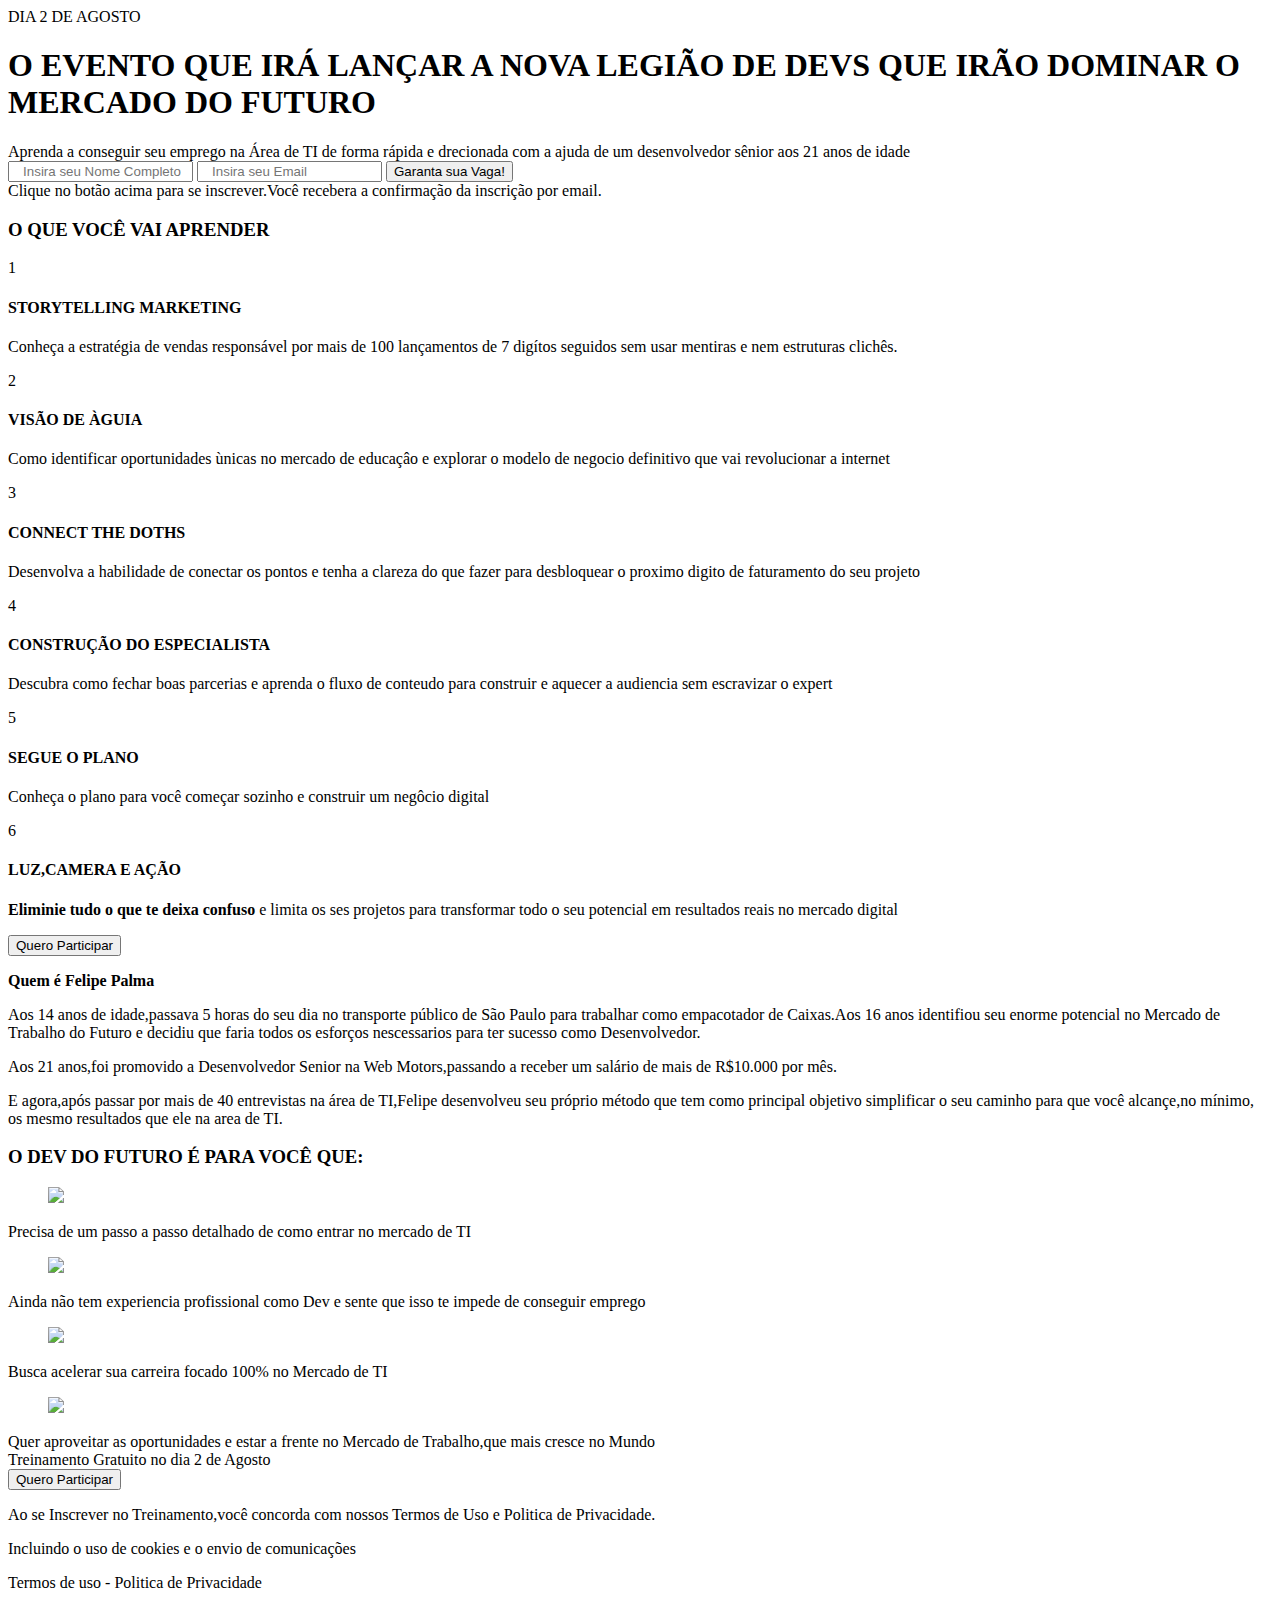
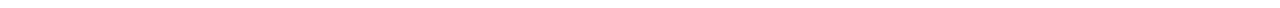
==== index.html @ 7e563503 "Add files via upload" ====
<!DOCTYPE html>
<html lang="en">

<head>
    <meta charset="UTF-8">
    <meta http-equiv="X-UA-Compatible" content="IE=edge">
    <meta name="viewport" content="width=device-width, initial-scale=1.0">
    <title>De Zero ao Dev</title>
    <link rel="stylesheet" href="./css/bootstrap/bootstrap-5.0.2-dist/css/bootstrap.min.css">
    <link rel="stylesheet" href="./css/bootstrap/bootstrap-5.0.2-dist/css/bootstrap-reboot.min.css">

    <link rel="stylesheet" href="./css/bootstrap/bootstrap-5.0.2-dist/css/bootstrap-grid.min.css">

    <link rel="stylesheet" href="./css/inicio.css">

    <link rel="sortcut icon" href="./imgs/logo.png" type="image/x-icon" />

    <script src="http://ajax.googleapis.com/ajax/libs/jquery/2.0.0/jquery.min.js"> </script>

    <script type="text/javascript" src="./js/index.js"></script>

    <script src="./gratificacao.html"></script>


</head>

<body>
    <section id="main-banner">
        <div id="background-banner">
            <div class="inner">
                <div class="menu-center">
                    <div class="row">
                        <div class="col-12 col-md-12 col-lg-6 col-xl-6 col-xxl-6">
                            <div>
                                <div class="data">
                                    <span>DIA 2 DE AGOSTO</span>
                                </div>
                                <h1>O EVENTO QUE IRÁ LANÇAR A NOVA LEGIÃO DE DEVS QUE IRÃO DOMINAR O MERCADO DO
                                    FUTURO</h1>

                                <span>Aprenda a conseguir seu emprego na Área de TI de forma rápida e drecionada com
                                    a
                                    ajuda
                                    de
                                    um
                                    desenvolvedor sênior aos 21 anos de idade
                                </span>
                                <div class="campos">
                                    <form action="./gratificacao.html">
                                        <input type="name" id="name" required name="name" value=""
                                            placeholder="   Insira seu Nome Completo">

                                        <input type="email" id="email" required name="email" value=""
                                            placeholder="   Insira seu Email">

                                        <button class="botao" type="submit">Garanta sua Vaga!</button>
                                    </form>
                                </div>
                                <div>
                                    <span>Clique no botão acima para se inscrever.Você recebera a confirmação da
                                        inscrição
                                        por
                                        email.</span>

                                </div>


                            </div>
                        </div>
                    </div>

                </div>


    </section>

    <section id="main-conteudos">
        <div class="inner">
            <div class="conteudos">
                <h3>O QUE VOCÊ VAI APRENDER</h3>
                <div class="info-aprendizado">
                    <div class="row g-2">
                        <div class="col-12 col-sm-12 col-md-6 ">
                            <div class="numero">1</div>
                            <h4>STORYTELLING MARKETING</h4>
                            <div class="conteudo">
                                <p> Conheça a estratégia de vendas responsável por mais de 100
                                    lançamentos de
                                    7
                                    digítos seguidos sem usar mentiras e nem estruturas
                                    clichês.
                                </p>
                            </div>
                        </div>
                        <div class="col-12 col-sm-12 col-md-6 ">
                            <div class="numero">2</div>
                            <h4>VISÃO DE ÀGUIA</h4>
                            <div class="conteudo">
                                <p> Como identificar oportunidades ùnicas no mercado de educaçâo e
                                    explorar o
                                    modelo de negocio definitivo que vai revolucionar a internet
                                </p>
                            </div>
                        </div>
                    </div>

                    <div class="row g-2">
                        <div class="col-12 col-sm-12 col-md-6">
                            <div class="numero">3</div>
                            <h4>CONNECT THE DOTHS</h4>
                            <div class="conteudo">
                                <p>Desenvolva a habilidade de conectar os pontos e tenha a clareza do
                                    que
                                    fazer
                                    para
                                    desbloquear
                                    o proximo digito de faturamento do seu projeto
                                </p>
                            </div>
                        </div>
                        <div class="col-12 col-sm-12 col-md-6 ">
                            <div class="numero">4</div>
                            <h4>CONSTRUÇÃO DO ESPECIALISTA</h4>
                            <div class="conteudo">
                                <p> Descubra como fechar boas parcerias e aprenda o fluxo de conteudo
                                    para
                                    construir
                                    e aquecer a audiencia sem escravizar o expert
                                </p>
                            </div>
                        </div>
                    </div>
                    <div class="row g-2">
                        <div class="col-12 col-sm-12 col-md-6 ">
                            <div class="numero">5</div>
                            <h4>SEGUE O PLANO</h4>
                            <div class="conteudo">
                                <p>Conheça o plano para você começar sozinho e construir um negôcio
                                    digital
                                </p>
                            </div>
                        </div>
                        <div class="col-12 col-sm-12 col-md-6 ">
                            <div class="numero">6</div>
                            <h4>LUZ,CAMERA E AÇÃO</h4>
                            <div class="conteudo">
                                <p> <strong> Eliminie tudo o que te deixa confuso </strong> e limita os ses projetos
                                    para
                                    transformar
                                    todo o seu potencial em resultados reais no mercado digital
                                </p>
                            </div>
                        </div>
                    </div>

                </div>
                <div class="botao">
                    <button class="botao" onclick="scrollWin(0,-10000)">Quero Participar</button>
                </div>

            </div>
        </div>

    </section>

    <section id="sobre">
        <div id="background-sobre">
            <div class="inner">
                <div class="sobre-conteudo">
                    <div class="row justify-content-end">
                        <div class="col-12 col-sm-12 col-md-12 col-lg-6 col-xl-6 col-xxl-6">
                            <div class="info-sobre">
                                <p><strong> Quem é Felipe Palma</strong> </p>
                                <p>Aos 14 anos de idade,passava 5 horas do seu dia no transporte público de São
                                    Paulo
                                    para
                                    trabalhar como empacotador de Caixas.Aos 16 anos identifiou seu enorme potencial
                                    no
                                    Mercado
                                    de Trabalho do Futuro e decidiu que faria todos os esforços nescessarios para
                                    ter
                                    sucesso
                                    como Desenvolvedor.</p>

                                <p>Aos 21 anos,foi promovido a Desenvolvedor Senior na Web Motors,passando a receber
                                    um
                                    salário
                                    de mais de R$10.000 por mês.</p>

                                <p>E agora,após passar por mais de 40 entrevistas na área de TI,Felipe desenvolveu
                                    seu
                                    próprio
                                    método que tem como principal objetivo simplificar o seu caminho para que você
                                    alcançe,no
                                    mínimo, os mesmo resultados que ele na area de TI.
                                </p>
                            </div>
                        </div>
                    </div>
                </div>
            </div>
        </div>
        </div>
    </section>

    <section id="objetivos">
        <div class="inner">
            <h3>O DEV DO FUTURO É PARA VOCÊ QUE:</h3>
            <div class="objetivos-info">
                <div class="row">
                    <div class="col-12 col-sm-6 col-md-6 col-lg-6 col-xl-6 col-xxl-6">
                        <div class="objetivo-card">
                            <div class="icon">
                                <figure>
                                    <img src="./imgs/objetivo1.png">
                                </figure>
                            </div>
                            <span>Precisa de um passo a passo detalhado de como entrar no mercado de TI</span>
                        </div>
                    </div>

                    <div class="col-12 col-sm-6 col-md-6 col-lg-6 col-xl-6 col-xxl-6">
                        <div class="objetivo-card">
                            <div class="icon">
                                <figure>
                                    <img src="./imgs/objetivo2.png">
                                </figure>
                            </div>
                            <span>Ainda não tem experiencia profissional como Dev e sente que isso te impede de
                                conseguir
                                emprego</span>
                        </div>
                    </div>
                </div>

                <div class="row">
                    <div class="col-12 col-sm-6 col-md-6 col-lg-6 col-xl-6 col-xxl-6">
                        <div class="objetivo-card">
                            <div class="icon">
                                <figure>
                                    <img src="./imgs/objetivo3.png">
                                </figure>
                            </div>
                            <span>Busca acelerar sua carreira focado 100% no Mercado de TI</span>
                        </div>
                    </div>

                    <div class="col-12 col-sm-6 col-md-6 col-lg-6 col-xl-6 col-xxl-6">
                        <div class="objetivo-card">
                            <div class="icon">
                                <figure>
                                    <img src="./imgs/objetivo4.png">
                                </figure>
                            </div>
                            <span>Quer aproveitar as oportunidades e estar a frente no Mercado de Trabalho,que mais
                                cresce
                                no
                                Mundo</span>
                        </div>
                    </div>
                </div>
            </div>
            <div class="inicio-data">
                <span>Treinamento Gratuito no dia 2 de Agosto</span>
                <div class="botao">
                    <button class="botao" onclick="scrollWin(0,-10000)">Quero Participar</button>
                </div>
            </div>
        </div>

    </section>

    <section class="termos-footer">
        <div class="inner">
            <div class=" termos">
                <p>Ao se Inscrever no Treinamento,você concorda com nossos Termos de Uso e Politica de Privacidade.</p>
                <p>Incluindo o uso de cookies e o envio de comunicações</p>
                <p>Termos de uso - Politica de Privacidade</p>
            </div>
        </div>

    </section>

</body>

</html>
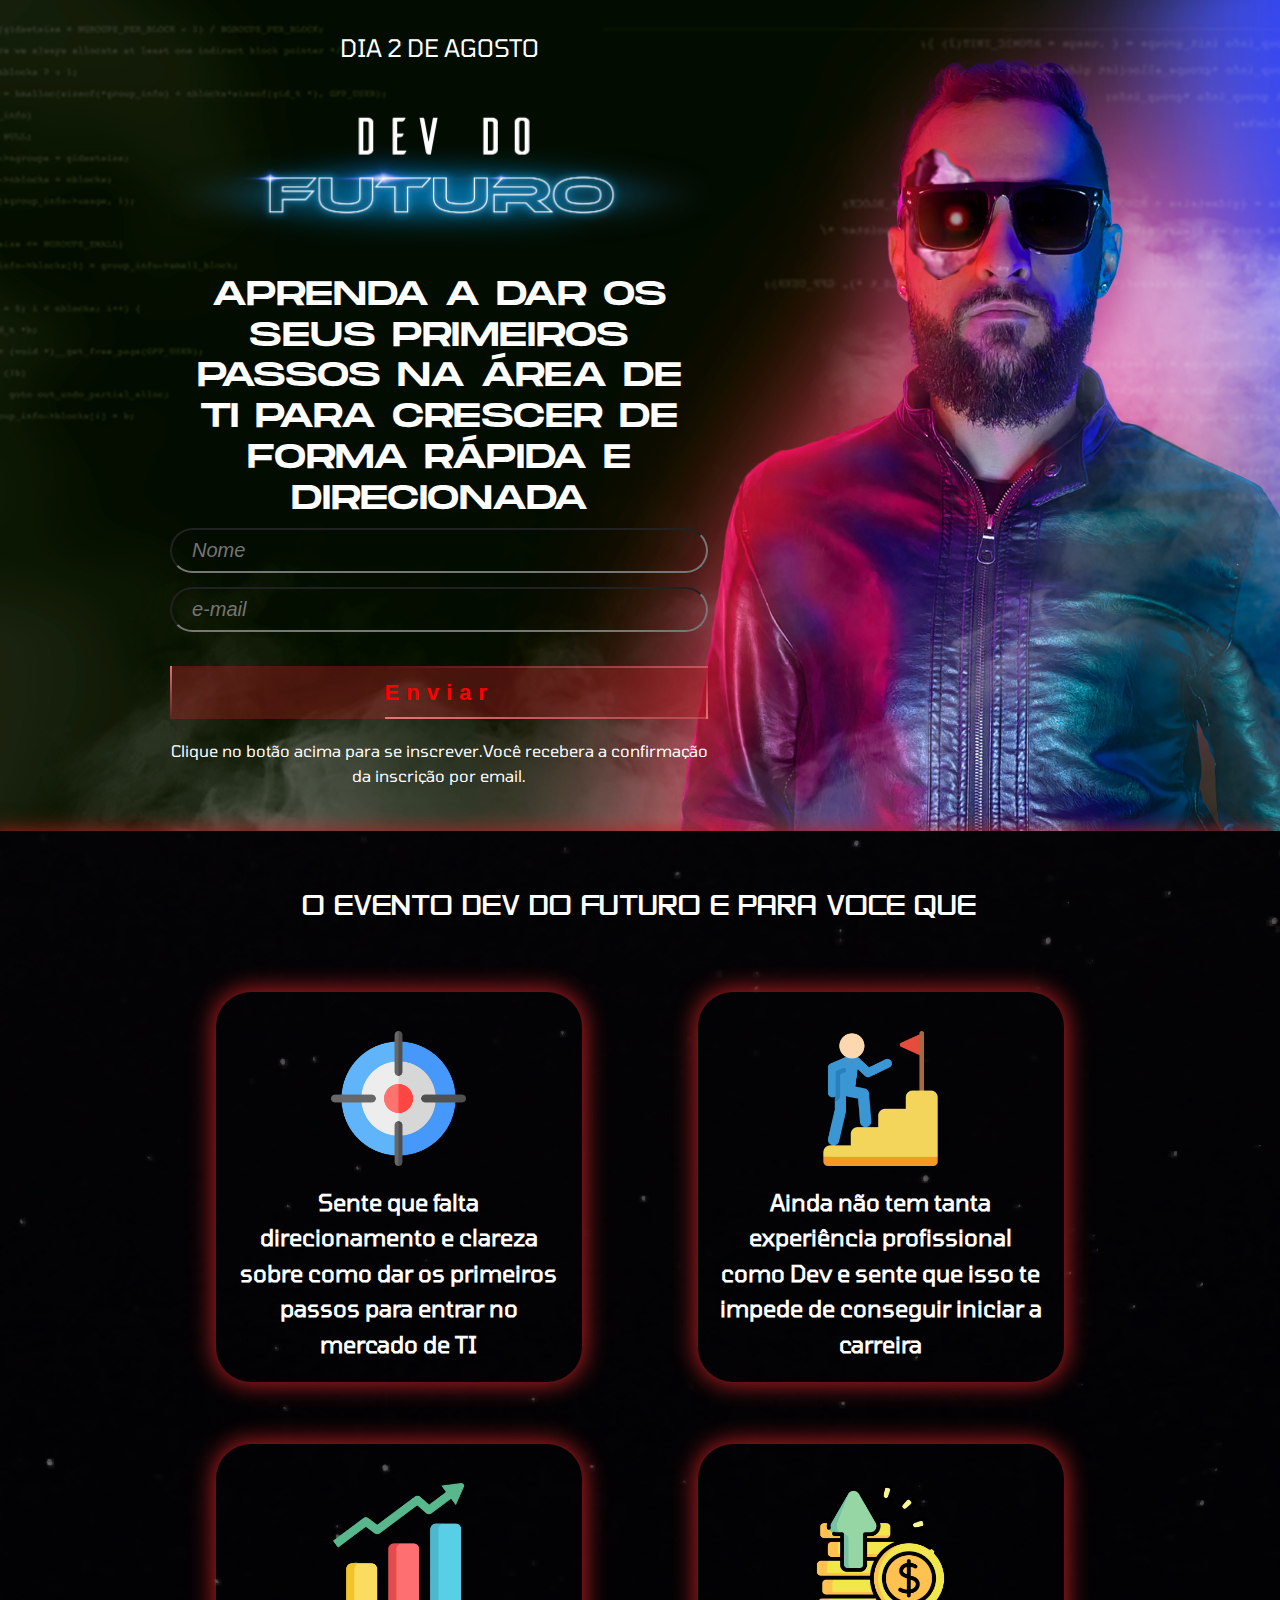
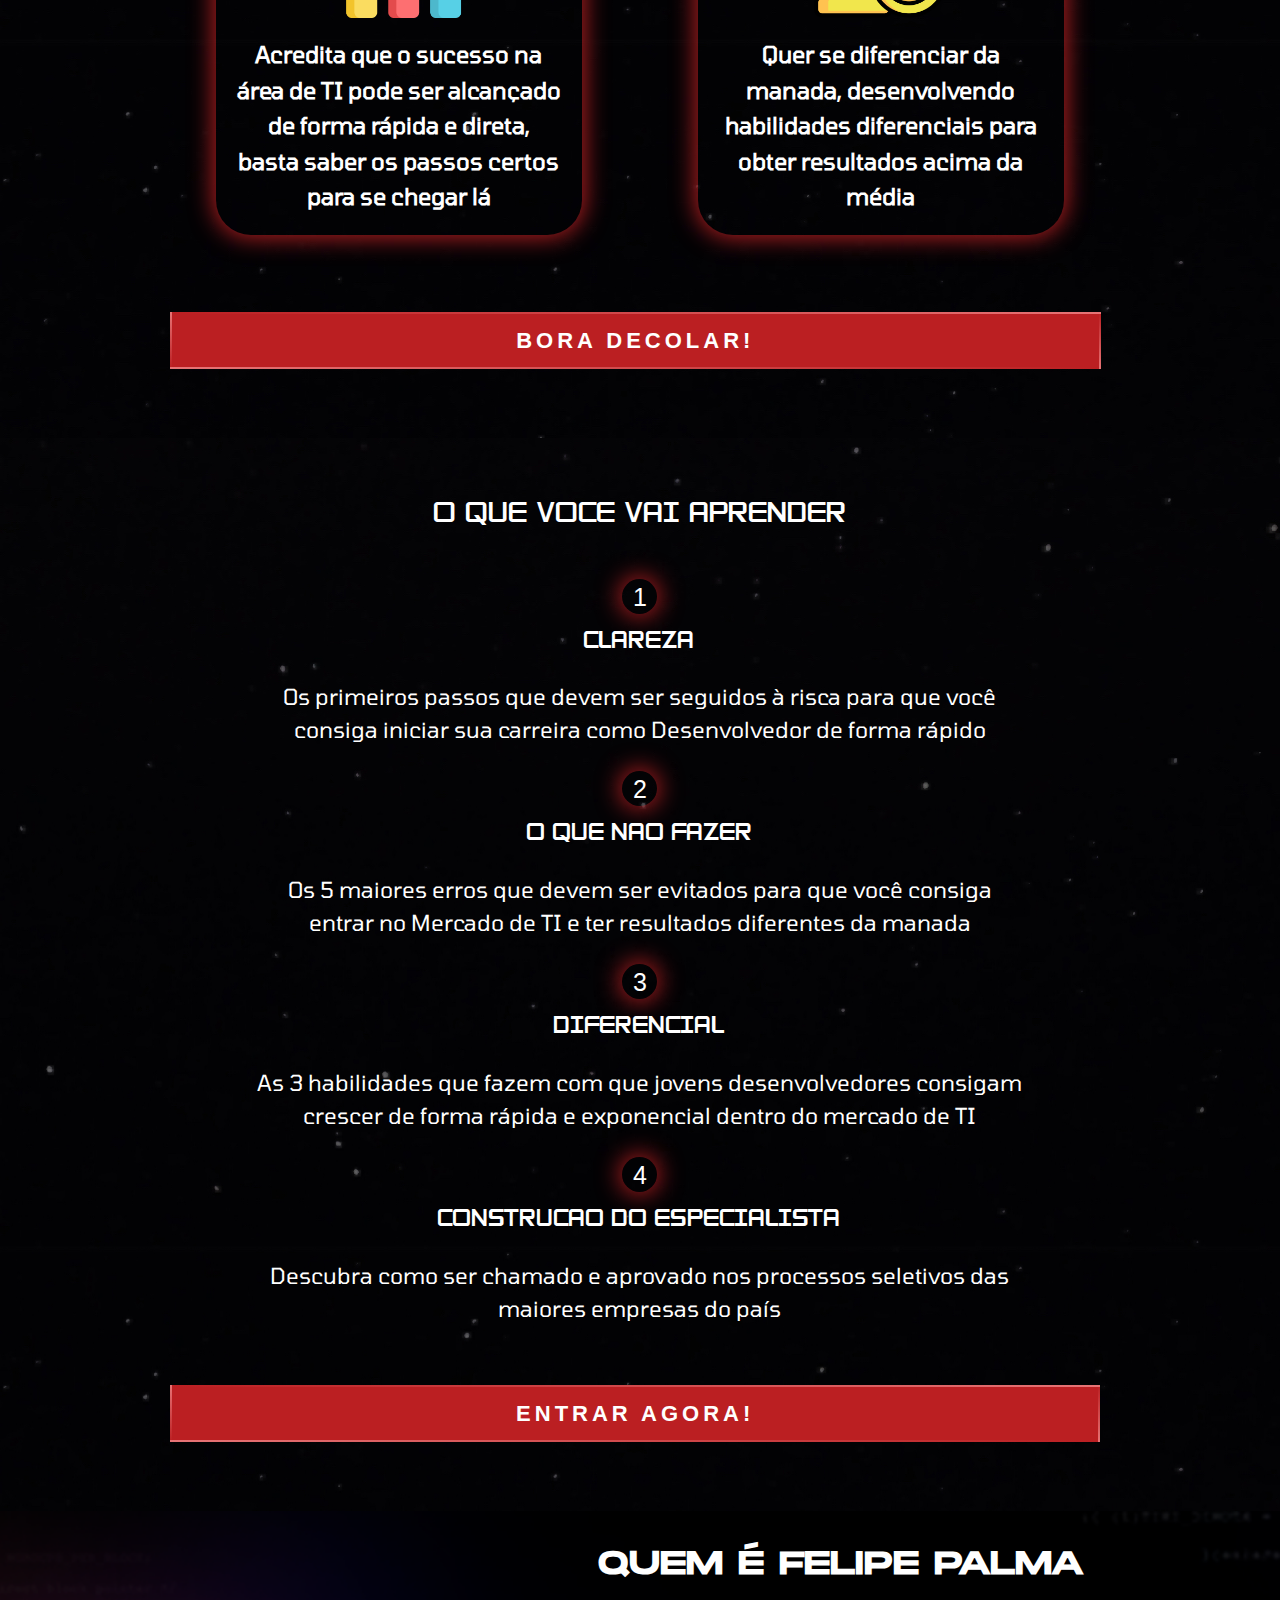
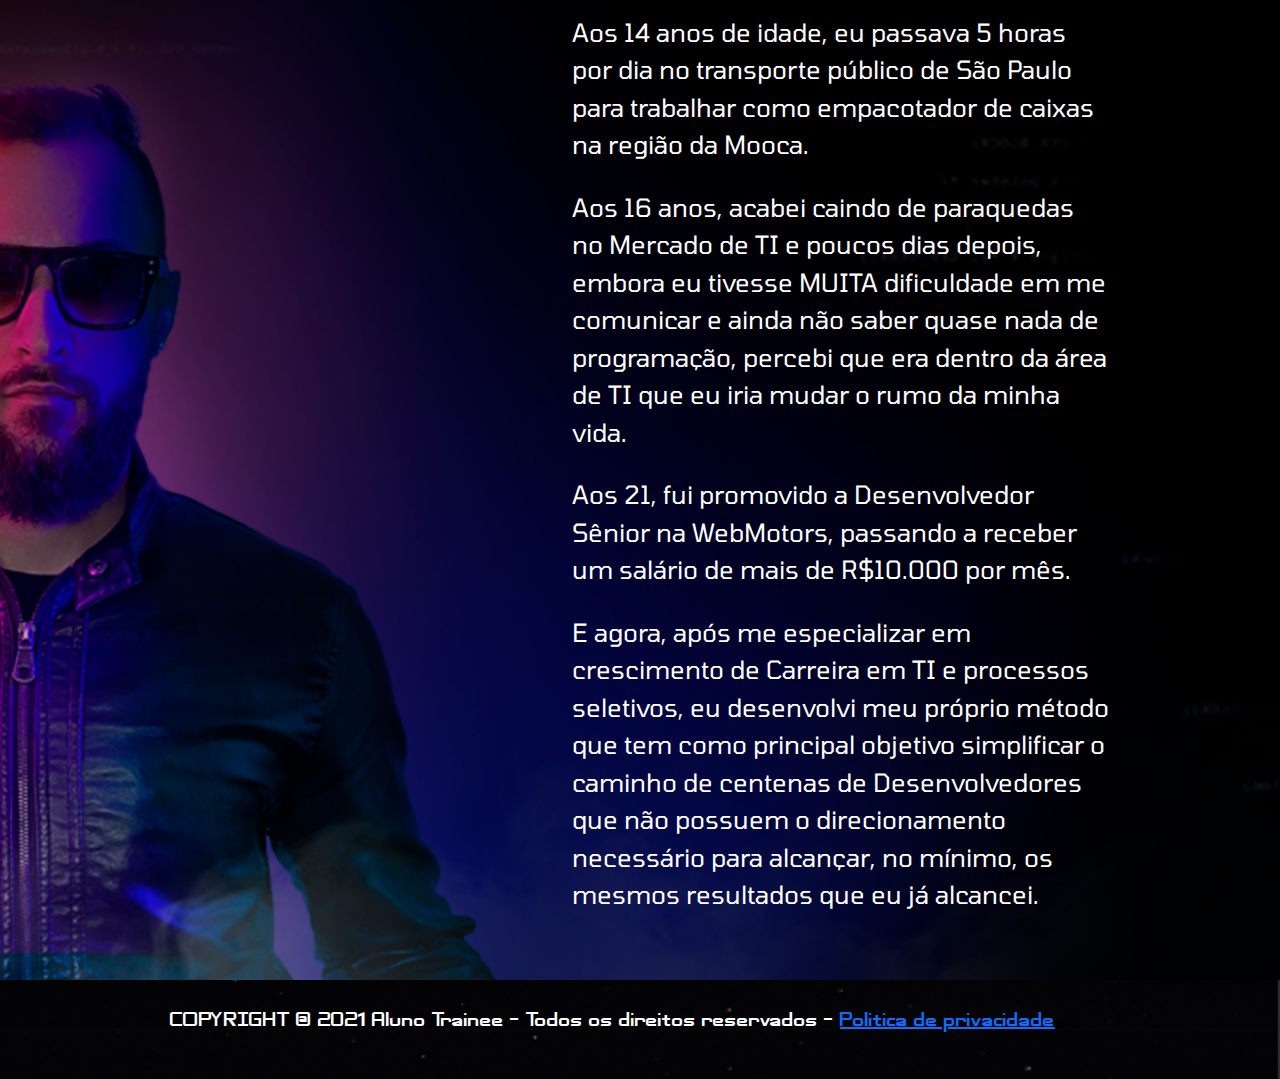
==== commit 22822b1f: "Add files via upload" ====
--- a/index.html
+++ b/index.html
@@ -26,259 +26,268 @@
 
 <body>
     <section id="main-banner">
-        <div id="background-banner">
+        <div id="bg-banner">
             <div class="inner">
                 <div class="menu-center">
                     <div class="row">
-                        <div class="col-12 col-md-12 col-lg-6 col-xl-6 col-xxl-6">
-                            <div>
+                        <div class="col-12 col-md-12 col-lg-6 col-xl-7 col-xxl-7">
+                            <div class="info-banner">
+
                                 <div class="data">
                                     <span>DIA 2 DE AGOSTO</span>
                                 </div>
-                                <h1>O EVENTO QUE IRÁ LANÇAR A NOVA LEGIÃO DE DEVS QUE IRÃO DOMINAR O MERCADO DO
-                                    FUTURO</h1>
-
-                                <span>Aprenda a conseguir seu emprego na Área de TI de forma rápida e drecionada com
-                                    a
-                                    ajuda
-                                    de
-                                    um
-                                    desenvolvedor sênior aos 21 anos de idade
-                                </span>
+
+                                <div class="logo-evento">
+                                    <figure>
+                                        <img src="./imgs/logo.png">
+                                    </figure>
+                                </div>
+
+                                <div class="title-banner">
+                                    <h1>APRENDA A DAR OS SEUS PRIMEIROS PASSOS NA ÁREA DE TI PARA CRESCER DE FORMA
+                                        RÁPIDA E DIRECIONADA</h1>
+                                </div>
+
                                 <div class="campos">
                                     <form action="./gratificacao.html">
-                                        <input type="name" id="name" required name="name" value=""
-                                            placeholder="   Insira seu Nome Completo">
-
-                                        <input type="email" id="email" required name="email" value=""
-                                            placeholder="   Insira seu Email">
-
-                                        <button class="botao" type="submit">Garanta sua Vaga!</button>
+                                        <input class="banner-txt" type="name" id="name" required name="name" value=""
+                                            placeholder="Nome">
+
+                                        <input class="banner-txt" type="email" id="email" required name="email" value=""
+                                            placeholder="e-mail">
+
+                                        <div class="btn-red">
+                                            <button class="btn-form" type="submit">
+                                                <span class="animTop"></span>
+                                                <span class="animRight"></span>
+                                                <span class="animLeft"></span>
+                                                <span class="animBottom"></span>
+                                                Enviar
+                                            </button>
+                                        </div>
                                     </form>
                                 </div>
-                                <div>
+
+                                <div class="info-campos">
                                     <span>Clique no botão acima para se inscrever.Você recebera a confirmação da
                                         inscrição
                                         por
                                         email.</span>
-
-                                </div>
-
-
-                            </div>
-                        </div>
-                    </div>
-
-                </div>
-
-
+                                </div>
+
+                            </div>
+                        </div>
+                    </div>
+                </div>
+            </div>
+        </div>
+    </section>
+
+    <section id="main-objetivos">
+        <div class="bg-estrelado">
+            <div class="inner">
+                <div class="title-objetivos">
+                    <h3>O EVENTO DEV DO FUTURO E PARA VOCE QUE</h3>
+                </div>
+                <div class="info-objetivos">
+                    <div class="row">
+                        <div class="col-12 col-sm-12 col-md-6 col-lg-6 col-xl-6 col-xxl-6">
+                            <div class="info-box">
+                                <div class="icon-alvo">
+                                    <figure>
+                                        <img src="./imgs/alvo.png">
+                                    </figure>
+                                </div>
+                                <span>Sente que falta direcionamento e clareza sobre como dar os primeiros passos para
+                                    entrar no mercado de TI</span>
+                            </div>
+                        </div>
+
+                        <div class="col-12 col-sm-12 col-md-6 col-lg-6 col-xl-6 col-xxl-6">
+                            <div class="info-box">
+                                <div class="icon-caminho">
+                                    <figure>
+                                        <img src="./imgs/caminho.png">
+                                    </figure>
+                                </div>
+                                <span>Ainda não tem tanta experiência profissional como Dev e sente que isso te impede
+                                    de
+                                    conseguir iniciar a carreira</span>
+                            </div>
+                        </div>
+
+                        <div class="col-12 col-sm-12 col-md-6 col-lg-6 col-xl-6 col-xxl-6">
+                            <div class="info-box">
+                                <div class="icon-estatistica">
+                                    <figure>
+                                        <img src="./imgs/estatistica.png">
+                                    </figure>
+                                </div>
+                                <span>Acredita que o sucesso na área de TI pode ser alcançado de forma rápida e direta,
+                                    basta saber os passos certos para se chegar lá</span>
+                            </div>
+                        </div>
+
+                        <div class="col-12 col-sm-12 col-md-6 col-lg-6 col-xl-6 col-xxl-6">
+                            <div class="info-box">
+                                <div class="icon-moedas">
+                                    <figure>
+                                        <img src="./imgs/moedas.png">
+                                    </figure>
+                                </div>
+                                <span>Quer se diferenciar da manada, desenvolvendo habilidades diferenciais para obter
+                                    resultados acima da média</span>
+                            </div>
+                        </div>
+                    </div>
+                </div>
+
+                <div class="bt-scroll">
+                    <button class="scroll" onclick="scrollWin(0,-10000)">
+                        <span class="animTop"></span>
+                        <span class="animRight"></span>
+                        <span class="animBottom"></span>
+                        <span class="animLeft"></span>
+                        BORA DECOLAR!
+                    </button>
+                </div>
+            </div>
+        </div>
     </section>
 
     <section id="main-conteudos">
-        <div class="inner">
-            <div class="conteudos">
-                <h3>O QUE VOCÊ VAI APRENDER</h3>
-                <div class="info-aprendizado">
-                    <div class="row g-2">
-                        <div class="col-12 col-sm-12 col-md-6 ">
+        <div class="bg-estrelado">
+            <div class="inner">
+                <div class="t-main-conteudos">
+                    <h3>O QUE VOCE VAI APRENDER</h3>
+                </div>
+
+                <div class="row">
+                    <div class="col-12">
+                        <div class="conteudo">
                             <div class="numero">1</div>
-                            <h4>STORYTELLING MARKETING</h4>
-                            <div class="conteudo">
-                                <p> Conheça a estratégia de vendas responsável por mais de 100
-                                    lançamentos de
-                                    7
-                                    digítos seguidos sem usar mentiras e nem estruturas
-                                    clichês.
+                            <div class="t-conteudo">
+                                <h4>CLAREZA</h4>
+                            </div>
+                            <div class="sub-conteudo">
+                                <p> Os primeiros passos que devem ser seguidos à risca para que você consiga iniciar sua
+                                    carreira
+                                    como Desenvolvedor de forma rápido</p>
+                            </div>
+                        </div>
+                    </div>
+
+                    <div class="col-12">
+                        <div class="conteudo">
+                            <div class="numero">2</div>
+                            <div class="t-conteudo">
+                                <h4>O QUE NAO FAZER</h4>
+                            </div>
+                            <div class="sub-conteudo">
+                                <p> Os 5 maiores erros que devem ser evitados para que você consiga entrar no Mercado de
+                                    TI
+                                    e
+                                    ter
+                                    resultados diferentes da manada</p>
+                            </div>
+                        </div>
+                    </div>
+
+                    <div class="col-12">
+                        <div class="conteudo">
+                            <div class="numero">3</div>
+                            <div class="t-conteudo">
+                                <h4>DIFERENCIAL</h4>
+                            </div>
+                            <div class="sub-conteudo">
+                                <p>As 3 habilidades que fazem com que jovens desenvolvedores consigam crescer de forma
+                                    rápida e
+                                    exponencial dentro do mercado de TI </p>
+                            </div>
+                        </div>
+                    </div>
+
+
+                    <div class="col-12">
+                        <div class="conteudo">
+                            <div class="numero">4</div>
+                            <div class="t-conteudo">
+                                <h4>CONSTRUCAO DO ESPECIALISTA</h4>
+                            </div>
+                            <div class="sub-conteudo">
+                                <p> Descubra como ser chamado e aprovado nos processos seletivos das maiores empresas do
+                                    país
                                 </p>
                             </div>
                         </div>
-                        <div class="col-12 col-sm-12 col-md-6 ">
-                            <div class="numero">2</div>
-                            <h4>VISÃO DE ÀGUIA</h4>
-                            <div class="conteudo">
-                                <p> Como identificar oportunidades ùnicas no mercado de educaçâo e
-                                    explorar o
-                                    modelo de negocio definitivo que vai revolucionar a internet
-                                </p>
-                            </div>
-                        </div>
-                    </div>
-
-                    <div class="row g-2">
-                        <div class="col-12 col-sm-12 col-md-6">
-                            <div class="numero">3</div>
-                            <h4>CONNECT THE DOTHS</h4>
-                            <div class="conteudo">
-                                <p>Desenvolva a habilidade de conectar os pontos e tenha a clareza do
-                                    que
-                                    fazer
-                                    para
-                                    desbloquear
-                                    o proximo digito de faturamento do seu projeto
-                                </p>
-                            </div>
-                        </div>
-                        <div class="col-12 col-sm-12 col-md-6 ">
-                            <div class="numero">4</div>
-                            <h4>CONSTRUÇÃO DO ESPECIALISTA</h4>
-                            <div class="conteudo">
-                                <p> Descubra como fechar boas parcerias e aprenda o fluxo de conteudo
-                                    para
-                                    construir
-                                    e aquecer a audiencia sem escravizar o expert
-                                </p>
-                            </div>
-                        </div>
-                    </div>
-                    <div class="row g-2">
-                        <div class="col-12 col-sm-12 col-md-6 ">
-                            <div class="numero">5</div>
-                            <h4>SEGUE O PLANO</h4>
-                            <div class="conteudo">
-                                <p>Conheça o plano para você começar sozinho e construir um negôcio
-                                    digital
-                                </p>
-                            </div>
-                        </div>
-                        <div class="col-12 col-sm-12 col-md-6 ">
-                            <div class="numero">6</div>
-                            <h4>LUZ,CAMERA E AÇÃO</h4>
-                            <div class="conteudo">
-                                <p> <strong> Eliminie tudo o que te deixa confuso </strong> e limita os ses projetos
-                                    para
-                                    transformar
-                                    todo o seu potencial em resultados reais no mercado digital
-                                </p>
-                            </div>
-                        </div>
-                    </div>
-
-                </div>
-                <div class="botao">
-                    <button class="botao" onclick="scrollWin(0,-10000)">Quero Participar</button>
-                </div>
-
-            </div>
-        </div>
-
-    </section>
-
-    <section id="sobre">
-        <div id="background-sobre">
+                    </div>
+
+                    <div class="bt-scroll">
+                        <button class="scroll" onclick="scrollWin(0,-10000)">
+                            <span class="animTop"></span>
+                            <span class="animRight"></span>
+                            <span class="animLeft"></span>
+                            <span class="animBottom"></span>
+                            ENTRAR AGORA!
+                        </button>
+                    </div>
+                </div>
+            </div>
+        </div>
+    </section>
+
+    <section id="main-sobre">
+        <div id="bg-sobre">
             <div class="inner">
                 <div class="sobre-conteudo">
                     <div class="row justify-content-end">
-                        <div class="col-12 col-sm-12 col-md-12 col-lg-6 col-xl-6 col-xxl-6">
-                            <div class="info-sobre">
-                                <p><strong> Quem é Felipe Palma</strong> </p>
-                                <p>Aos 14 anos de idade,passava 5 horas do seu dia no transporte público de São
-                                    Paulo
-                                    para
-                                    trabalhar como empacotador de Caixas.Aos 16 anos identifiou seu enorme potencial
-                                    no
-                                    Mercado
-                                    de Trabalho do Futuro e decidiu que faria todos os esforços nescessarios para
-                                    ter
-                                    sucesso
-                                    como Desenvolvedor.</p>
-
-                                <p>Aos 21 anos,foi promovido a Desenvolvedor Senior na Web Motors,passando a receber
-                                    um
-                                    salário
-                                    de mais de R$10.000 por mês.</p>
-
-                                <p>E agora,após passar por mais de 40 entrevistas na área de TI,Felipe desenvolveu
-                                    seu
-                                    próprio
-                                    método que tem como principal objetivo simplificar o seu caminho para que você
-                                    alcançe,no
-                                    mínimo, os mesmo resultados que ele na area de TI.
-                                </p>
-                            </div>
-                        </div>
-                    </div>
-                </div>
-            </div>
-        </div>
-        </div>
-    </section>
-
-    <section id="objetivos">
+                        <div class="col-12 col-lg-7 col-xl-7 col-xxl-7">
+                            <div class="sobre">
+                                <div class="title-sobre">
+                                    <p> <strong> QUEM É FELIPE PALMA </strong> </p>
+                                </div>
+                                <div class="info-sobre">
+                                    <p>Aos 14 anos de idade, eu passava 5 horas por dia no transporte público de São
+                                        Paulo
+                                        para
+                                        trabalhar como empacotador de caixas na região da Mooca.</p>
+
+                                    <p>Aos 16 anos, acabei caindo de paraquedas no Mercado de TI e poucos dias depois,
+                                        embora eu
+                                        tivesse MUITA dificuldade em me comunicar e ainda não saber quase nada de
+                                        programação,
+                                        percebi que era dentro da área de TI que eu iria mudar o rumo da minha vida.</p>
+
+                                    <p>Aos 21, fui promovido a Desenvolvedor Sênior na WebMotors, passando a receber um
+                                        salário
+                                        de
+                                        mais de R$10.000 por mês.</p>
+
+                                    <p>E agora, após me especializar em crescimento de Carreira em TI e processos
+                                        seletivos,
+                                        eu
+                                        desenvolvi meu próprio método que tem como principal objetivo simplificar o
+                                        caminho
+                                        de
+                                        centenas de Desenvolvedores que não possuem o direcionamento necessário para
+                                        alcançar,
+                                        no
+                                        mínimo, os mesmos resultados que eu já alcancei.</p>
+                                </div>
+                            </div>
+                        </div>
+                    </div>
+                </div>
+            </div>
+        </div>
+    </section>
+    <section id="main-footer">
         <div class="inner">
-            <h3>O DEV DO FUTURO É PARA VOCÊ QUE:</h3>
-            <div class="objetivos-info">
-                <div class="row">
-                    <div class="col-12 col-sm-6 col-md-6 col-lg-6 col-xl-6 col-xxl-6">
-                        <div class="objetivo-card">
-                            <div class="icon">
-                                <figure>
-                                    <img src="./imgs/objetivo1.png">
-                                </figure>
-                            </div>
-                            <span>Precisa de um passo a passo detalhado de como entrar no mercado de TI</span>
-                        </div>
-                    </div>
-
-                    <div class="col-12 col-sm-6 col-md-6 col-lg-6 col-xl-6 col-xxl-6">
-                        <div class="objetivo-card">
-                            <div class="icon">
-                                <figure>
-                                    <img src="./imgs/objetivo2.png">
-                                </figure>
-                            </div>
-                            <span>Ainda não tem experiencia profissional como Dev e sente que isso te impede de
-                                conseguir
-                                emprego</span>
-                        </div>
-                    </div>
-                </div>
-
-                <div class="row">
-                    <div class="col-12 col-sm-6 col-md-6 col-lg-6 col-xl-6 col-xxl-6">
-                        <div class="objetivo-card">
-                            <div class="icon">
-                                <figure>
-                                    <img src="./imgs/objetivo3.png">
-                                </figure>
-                            </div>
-                            <span>Busca acelerar sua carreira focado 100% no Mercado de TI</span>
-                        </div>
-                    </div>
-
-                    <div class="col-12 col-sm-6 col-md-6 col-lg-6 col-xl-6 col-xxl-6">
-                        <div class="objetivo-card">
-                            <div class="icon">
-                                <figure>
-                                    <img src="./imgs/objetivo4.png">
-                                </figure>
-                            </div>
-                            <span>Quer aproveitar as oportunidades e estar a frente no Mercado de Trabalho,que mais
-                                cresce
-                                no
-                                Mundo</span>
-                        </div>
-                    </div>
-                </div>
-            </div>
-            <div class="inicio-data">
-                <span>Treinamento Gratuito no dia 2 de Agosto</span>
-                <div class="botao">
-                    <button class="botao" onclick="scrollWin(0,-10000)">Quero Participar</button>
-                </div>
-            </div>
-        </div>
-
-    </section>
-
-    <section class="termos-footer">
-        <div class="inner">
-            <div class=" termos">
-                <p>Ao se Inscrever no Treinamento,você concorda com nossos Termos de Uso e Politica de Privacidade.</p>
-                <p>Incluindo o uso de cookies e o envio de comunicações</p>
-                <p>Termos de uso - Politica de Privacidade</p>
-            </div>
-        </div>
-
+            <div class="copy">
+                <h4>COPYRIGHT @ 2021 Aluno Trainee - Todos os direitos reservados - <a
+                        href="./politica-de-privacidade/index.html">Politica de privacidade</a></h4>
+            </div>
+        </div>
     </section>
 
 </body>
--- a/css/inicio.css
+++ b/css/inicio.css
@@ -0,0 +1,460 @@
+* {
+  color: white;
+}
+
+/* Fonts padrao */
+
+h1,
+strong {
+  font-family: MyMonument !important;
+}
+h2,
+h3,
+h4,
+h5,
+h6 {
+  font-family: MyAdventures !important;
+  text-align: center;
+}
+span,
+p,
+label {
+  font-family: MyTomorrow !important;
+}
+
+/* Codigo global de css */
+
+body {
+  background: black;
+  font-family: sans-serif;
+}
+
+section#main-banner {
+  height: 100%;
+  width: 100%;
+  margin: 0;
+}
+
+#bg-banner {
+  width: 100%;
+  background: url(../imgs/imagem-banner.png);
+  background-size: cover;
+  background-position: center;
+}
+
+.inner {
+  margin: 0 auto;
+  max-width: 960px;
+  height: 100%;
+  padding: 30px 10px;
+}
+
+.data {
+  color: white;
+  justify-content: left;
+  font-size: 24px;
+}
+
+.title-banner h1 {
+  font-size: 34px;
+}
+
+.campos {
+  margin: 0px 0px;
+}
+
+input {
+  background: transparent;
+  margin: 0px 0px 14px 0px;
+  color: white;
+  font-size: 20px;
+  padding: 20px;
+  border-radius: 30px;
+  font-style: italic;
+  outline: 0;
+}
+
+button.btn-form {
+  color: red;
+  background-color: #bb1f225e;
+  margin-top: 40px;
+  padding: 10px 20px;
+  font-size: 22px;
+  font-weight: bolder;
+  margin: 20px 0px;
+  border: none;
+  letter-spacing: 7px;
+  overflow: hidden;
+  height: 100%;
+  position: relative;
+}
+
+.info-campos {
+  color: white;
+}
+
+section#main-objetivos {
+  box-shadow: -6px 5px 20px 4px #bb1f22;
+  width: 100%;
+  height: 100%;
+}
+
+.bg-estrelado {
+  background-image: url(../imgs/background-estrelado.jpeg);
+  width: 100%;
+}
+
+.inner h3 {
+  width: 100%;
+  font-size: 29px;
+}
+
+.info-box {
+  box-shadow: 0px 0px 25px 2px #bb1f22;
+  border-radius: 35px;
+  padding: 20px;
+  margin: 25px 15px;
+  font-size: 23px;
+  height: auto;
+  width: 80%;
+  font-weight: bolder;
+  color: white;
+}
+
+.info-box div {
+  margin: 19px 0px;
+}
+
+.info-box figure {
+  height: 135px;
+  margin: 0 auto;
+}
+
+.bt-scroll {
+  width: 99%;
+  margin: 40px 0px;
+  text-align: center;
+}
+
+button.scroll {
+  position: relative;
+  color: white;
+  background: #bb1f22;
+  height: 100%;
+  font-size: 22px;
+  letter-spacing: 4px;
+  padding: 12px 0px;
+  text-align: center;
+  align-items: center;
+  font-weight: bold;
+  border: none;
+  overflow: hidden;
+}
+
+section#main-conteudos {
+  width: 100%;
+  height: 100%;
+  margin: -1px auto;
+}
+
+.conteudo {
+  height: 100%;
+  width: 82%;
+  text-align: center;
+  flex-direction: column;
+  align-items: center;
+  margin: 5px 0px;
+}
+
+.numero {
+  border-radius: 25px;
+  animation: glow 0.5s cubic-bezier(0.68, 0.05, 0.4, 0.98) alternate;
+  width: 35px;
+  height: 35px;
+  font-size: 25px;
+  box-shadow: 0px 0px 25px 2px #bb1f22;
+  color: white;
+  margin: 0 auto;
+}
+
+.t-conteudo {
+  padding: 15px;
+  font-size: 24px;
+}
+
+.copy h4 {
+  margin-bottom: 15px;
+  font-size: 20px;
+  text-align: start;
+}
+
+.sub-conteudo {
+  font-size: 22px;
+}
+
+section#main-sobre {
+  height: 100%;
+  width: 100%;
+  align-items: center;
+  margin: -1px auto;
+}
+
+#bg-sobre {
+  background-size: cover;
+  background-repeat: no-repeat;
+  background-image: url(../imgs/imagem-sobre.png);
+  background-position: center;
+}
+
+.sobre {
+  width: 100%;
+  flex-direction: column;
+}
+
+.sobre-conteudo {
+  width: 100%;
+  margin: 0 auto;
+}
+
+.title-sobre strong {
+  font-size: 32px;
+}
+
+.info-sobre {
+  height: 100%;
+  width: 100%;
+}
+
+.info-sobre p {
+  font-size: 25px;
+  text-align: left;
+  margin: 25px 0px;
+}
+
+section#main-footer {
+  background-image: url(../imgs/background-estrelado.jpeg);
+  background-position: center;
+  background-size: cover;
+  width: 100%;
+}
+
+/* Efeito neon na borda dos numeros */
+
+@keyframes glow {
+  to {
+    box-shadow: 0 0 20px #443e3e, 0 0 30px #0087cb, 0 0 30px #000000;
+  }
+}
+
+@keyframes borderSlide-top {
+  0% {
+    left: -100%;
+  }
+
+  50%,
+  100% {
+    left: 100%;
+  }
+}
+
+@keyframes borderSlide-right {
+  0% {
+    top: -57px;
+  }
+
+  50%,
+  100% {
+    top: 57px;
+  }
+}
+
+@keyframes borderSlide-bottom {
+  0% {
+    left: 100%;
+  }
+
+  50%,
+  100% {
+    left: -100%;
+  }
+}
+
+@keyframes borderSlide-left {
+  0% {
+    top: 57px;
+  }
+
+  50%,
+  100% {
+    top: -57px;
+  }
+}
+
+/* Efeito no botão do form e do scroll */
+
+.btn-form:hover {
+  background: #bb1f22;
+  color: #fff;
+  border-radius: 5px;
+  box-shadow: 0 0 5px #bb1f22, 0 0 25px #bb1f22, 0 0 50px #bb1f22,
+    0 0 100px #bb1f22;
+}
+
+button.scroll:hover {
+  background: #bb1f22;
+  color: #fff;
+  border-radius: 5px;
+  box-shadow: 0 0 5px #bb1f22, 0 0 25px #bb1f22, 0 0 50px #bb1f22,
+    0 0 100px #bb1f22;
+}
+
+/* Fonts usadas */
+
+@font-face {
+  font-family: MyMonument;
+  src: url(../font/MonumentExtended-Regular.otf);
+}
+
+@font-face {
+  font-family: MyAdventures;
+  src: url(../font/Adventure\ Subtitles.ttf);
+}
+
+@font-face {
+  font-family: MyTomorrow;
+  src: url(../font/Tomorrow-Regular.ttf);
+}
+
+/* Mudança entre mobile e tablet */
+
+@media (max-width: 620px) {
+  h1 {
+    font-size: 22px !important;
+  }
+
+  h3 {
+    font-size: 20px !important;
+  }
+  h4 {
+    font-size: 18px !important;
+  }
+
+  p {
+    font-size: 18px !important;
+  }
+
+  section#main-banner {
+    width: 100%;
+    height: 100%;
+    margin: 0;
+  }
+
+  div#bg-banner {
+    background-position: center;
+    background: black;
+  }
+
+  .inner {
+    padding: 0px 0;
+  }
+
+  .inner .menu-center {
+    margin: 0;
+    width: 100%;
+    padding: 0px 0px 72px 0px;
+  }
+
+  .info-banner {
+    width: 106%;
+  }
+
+  .data {
+    background: #0087cb;
+    width: 100%;
+  }
+
+  span {
+    font-size: 18px;
+  }
+
+  section#main-objetivos {
+    box-shadow: none;
+    width: 100%;
+    margin: 0;
+  }
+
+  section#main-conteudos {
+    width: 100%;
+    margin: 0;
+  }
+
+  section#main-sobre {
+    width: 100%;
+    margin: 0;
+  }
+
+  button.scroll {
+    width: 100%;
+  }
+
+  strong {
+    font-size: 25px !important;
+  }
+}
+
+.btn-form span {
+  background: white;
+}
+
+.efeito {
+  max-width: 100%;
+  padding: 1rem;
+  position: relative;
+  background: linear-gradient(to right, transparent, white);
+  padding: 2px 2px;
+}
+
+.bt-scroll span {
+  display: block;
+}
+
+span.animTop {
+  position: absolute;
+  top: 0;
+  width: 100%;
+  height: 2px;
+  background: linear-gradient(90deg, transparent, #e77476);
+  animation: borderSlide-top 1s ease-in-out infinite;
+}
+
+span.animRight {
+  width: 2px;
+  right: 0;
+  background: linear-gradient(180deg, transparent, #e77476);
+  animation: borderSlide-right 1s ease-in-out infinite;
+  animation-delay: 0.25s;
+  height: 100%;
+  top: 0;
+  position: absolute;
+}
+
+span.animBottom {
+  position: absolute;
+  bottom: 0;
+  height: 2px;
+  width: 100%;
+  background: linear-gradient(270deg, transparent, #e77476);
+  animation: borderSlide-bottom 1s ease-in-out infinite;
+  animation-delay: 0.5s;
+}
+
+span.animLeft {
+  position: absolute;
+  left: 0;
+  height: 100%;
+  width: 2px;
+  background: linear-gradient(0deg, transparent, #e77476);
+  animation: borderSlide-left 1s ease-in-out infinite;
+  animation-delay: 0.75s;
+  top: 0;
+}
